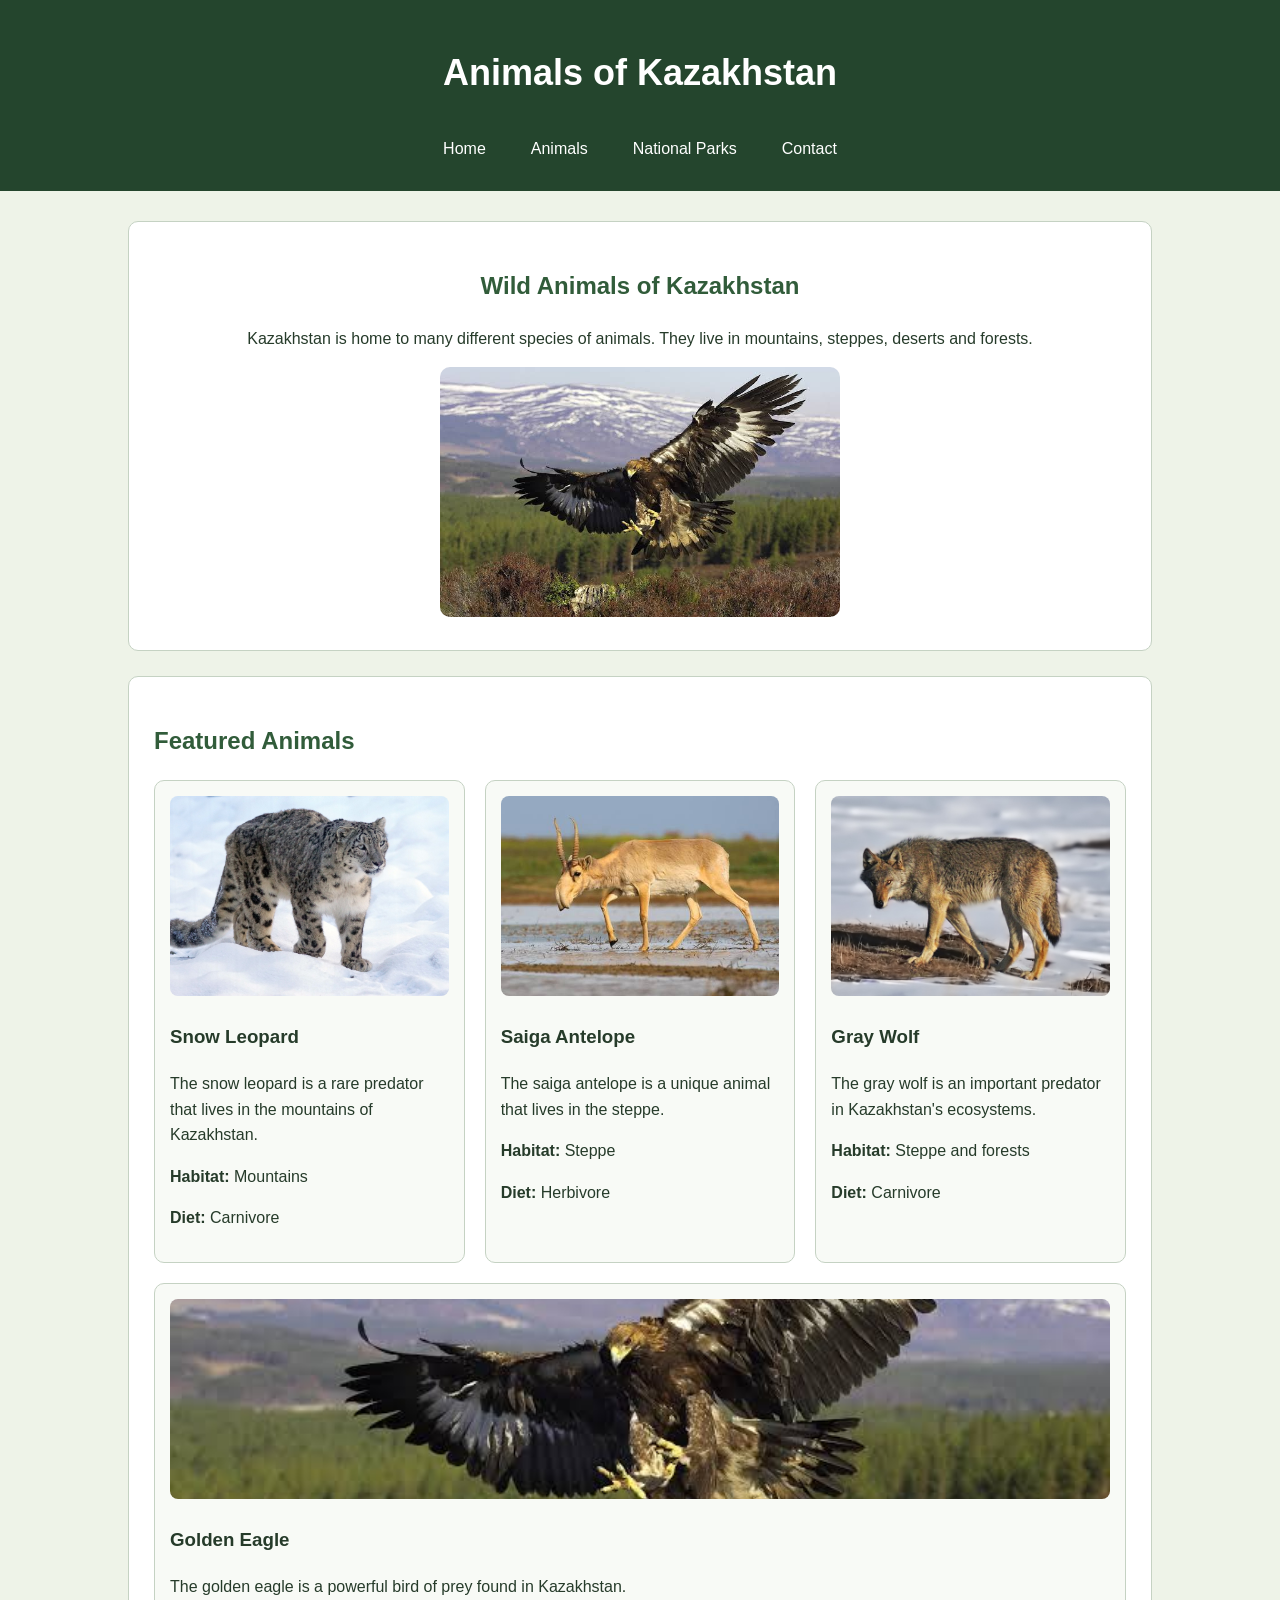
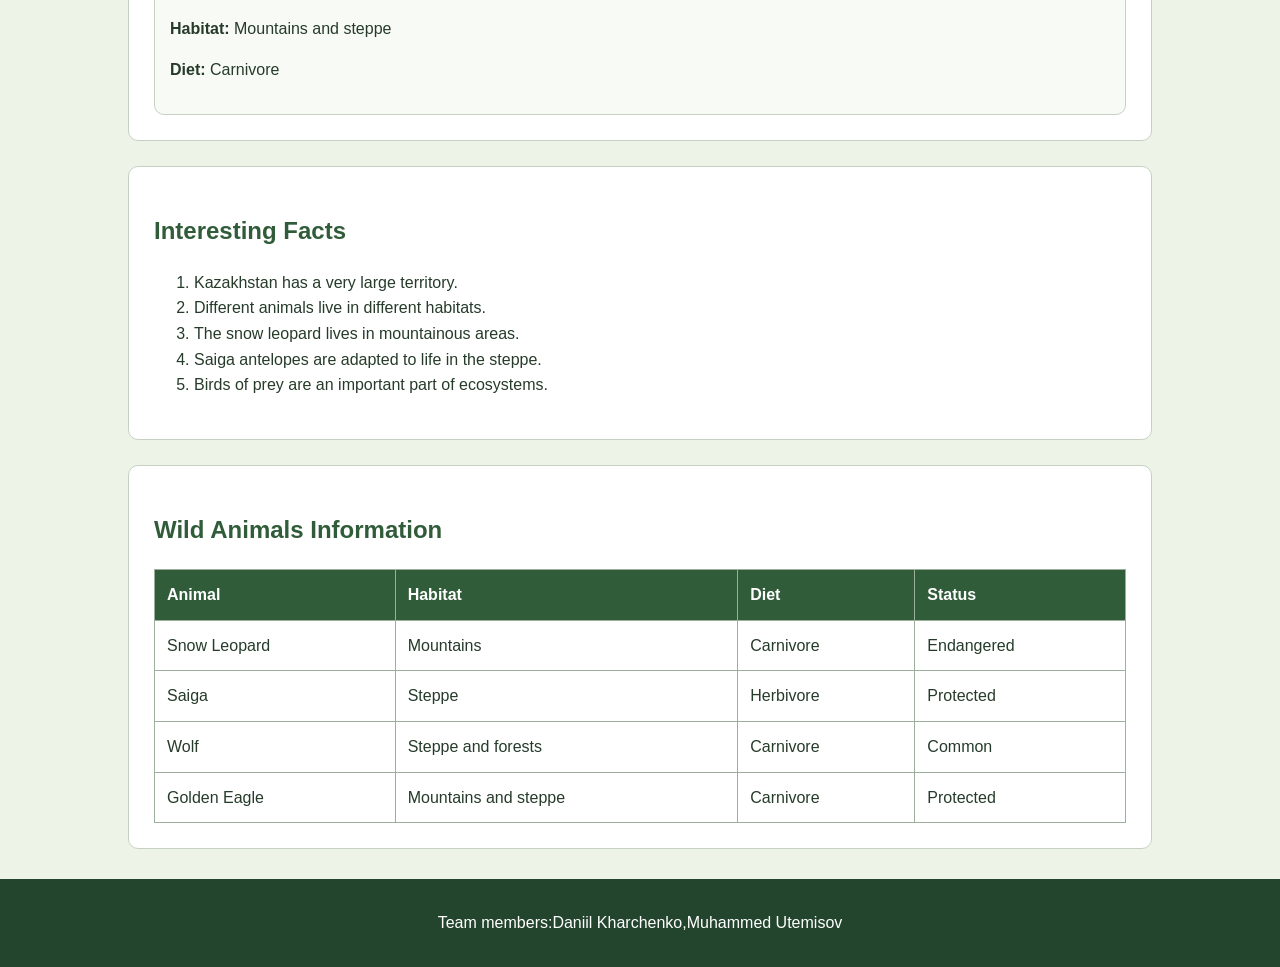
==== animals.html @ e921d653 "Initial commit" ====
<!DOCTYPE html>
<html lang="en">

<head>
    <meta charset="UTF-8">
    <meta name="viewport" content="width=device-width, initial-scale=1.0">

    <title>Animals - Wildlife of Kazakhstan</title>

    <link rel="stylesheet" href="css/style.css">
</head>

<body>

<header>
    <h1>Animals of Kazakhstan</h1>

    <nav class="nav-menu">
        <a href="index.html">Home</a>
        <a href="animals.html">Animals</a>
        <a href="parks.html">National Parks</a>
        <a href="contact.html">Contact</a>
    </nav>
</header>

<main>

    <section class="page-intro">

        <h2>Wild Animals of Kazakhstan</h2>

        <p>
            Kazakhstan is home to many different species of animals.
            They live in mountains, steppes, deserts and forests.
        </p>

        <img src="images/eagle.jpg"
             alt="Golden eagle flying over the landscape">

    </section>


    <section>

        <h2>Featured Animals</h2>

        <div class="cards">

            <article class="card">

                <img src="images/snow-leopard.jpg"
                     alt="Snow leopard in the mountains">

                <h3>Snow Leopard</h3>

                <p>
                    The snow leopard is a rare predator that lives
                    in the mountains of Kazakhstan.
                </p>

                <p><strong>Habitat:</strong> Mountains</p>

                <p><strong>Diet:</strong> Carnivore</p>

            </article>


            <article class="card">

                <img src="images/saiga.jpg"
                     alt="Saiga antelope in the steppe">

                <h3>Saiga Antelope</h3>

                <p>
                    The saiga antelope is a unique animal
                    that lives in the steppe.
                </p>

                <p><strong>Habitat:</strong> Steppe</p>

                <p><strong>Diet:</strong> Herbivore</p>

            </article>


            <article class="card">

                <img src="images/wolf.jpg"
                     alt="Gray wolf in nature">

                <h3>Gray Wolf</h3>

                <p>
                    The gray wolf is an important predator
                    in Kazakhstan's ecosystems.
                </p>

                <p><strong>Habitat:</strong> Steppe and forests</p>

                <p><strong>Diet:</strong> Carnivore</p>

            </article>


            <article class="card">

                <img src="images/eagle.jpg"
                     alt="Golden eagle flying">

                <h3>Golden Eagle</h3>

                <p>
                    The golden eagle is a powerful bird of prey
                    found in Kazakhstan.
                </p>

                <p><strong>Habitat:</strong> Mountains and steppe</p>

                <p><strong>Diet:</strong> Carnivore</p>

            </article>

        </div>

    </section>


    <section class="facts">

        <h2>Interesting Facts</h2>

        <ol>
            <li>Kazakhstan has a very large territory.</li>
            <li>Different animals live in different habitats.</li>
            <li>The snow leopard lives in mountainous areas.</li>
            <li>Saiga antelopes are adapted to life in the steppe.</li>
            <li>Birds of prey are an important part of ecosystems.</li>
        </ol>

    </section>


    <section>

        <h2>Wild Animals Information</h2>

        <table>

            <tr>
                <th>Animal</th>
                <th>Habitat</th>
                <th>Diet</th>
                <th>Status</th>
            </tr>

            <tr>
                <td>Snow Leopard</td>
                <td>Mountains</td>
                <td>Carnivore</td>
                <td>Endangered</td>
            </tr>

            <tr>
                <td>Saiga</td>
                <td>Steppe</td>
                <td>Herbivore</td>
                <td>Protected</td>
            </tr>

            <tr>
                <td>Wolf</td>
                <td>Steppe and forests</td>
                <td>Carnivore</td>
                <td>Common</td>
            </tr>

            <tr>
                <td>Golden Eagle</td>
                <td>Mountains and steppe</td>
                <td>Carnivore</td>
                <td>Protected</td>
            </tr>

        </table>

    </section>

</main>

<footer>
    <p>Team members:Daniil Kharchenko,Muhammed Utemisov</p>
</footer>

</body>
</html>
---- css/style.css ----
body {
    margin: 0;
    padding: 0;
    font-family: Arial, sans-serif;
    background-color: #eef3e8;
    color: #263b2a;
    line-height: 1.6;
}

header {
    background-color: #24452d;
    padding: 20px;
    text-align: center;
}

h1 {
    color: white;
    font-size: 36px;
}

h2 {
    color: #315c3a;
}

.nav-menu {
    display: flex;
    justify-content: center;
    gap: 25px;
}

.nav-menu a {
    color: white;
    text-decoration: none;
    padding: 10px;
}

.nav-menu a:hover {
    background-color: #4f7955;
    border-radius: 5px;
}

main {
    width: 80%;
    margin: 30px auto;
}

section {
    background-color: white;
    margin-bottom: 25px;
    padding: 25px;
    border: 1px solid #c5d2c3;
    border-radius: 10px;
}

footer {
    background-color: #24452d;
    color: white;
    text-align: center;
    padding: 15px;
}
section img {
    width: 400px;
    height: 250px;
    object-fit: cover;
    border-radius: 10px;
}
table {
    width: 100%;
    border-collapse: collapse;
    margin-top: 20px;
}

table th,
table td {
    border: 1px solid #9caf9a;
    padding: 12px;
    text-align: left;
}

table th {
    background-color: #315c3a;
    color: white;
}
#contact-form {
    display: flex;
    flex-direction: column;
    gap: 10px;
}

#contact-form input,
#contact-form select,
#contact-form textarea {
    padding: 10px;
    border: 1px solid #9caf9a;
    border-radius: 5px;
    font-size: 16px;
}

#contact-form input:focus,
#contact-form select:focus,
#contact-form textarea:focus {
    outline: 2px solid #315c3a;
}

#contact-form button {
    padding: 12px;
    background-color: #315c3a;
    color: white;
    border: none;
    border-radius: 5px;
    cursor: pointer;
}

#contact-form button:hover {
    background-color: #4f7955;
}
.round-img {
    width: 400px;
    height: 400px;
    border-radius: 50%;
    object-fit: cover;
}
.page-intro {
    text-align: center;
}

.page-intro img {
    max-width: 100%;
}

.park-info {
    background-color: white;
}

.park-info h3 {
    color: #315c3a;
}

.contact-intro {
    text-align: center;
}

.contact-intro img {
    max-width: 100%;
}

.team-member {
    background-color: #f8faf6;
}

.cards {
    display: flex;
    gap: 20px;
    flex-wrap: wrap;
}

.card {
    flex: 1;
    min-width: 200px;
    padding: 15px;
    border: 1px solid #c5d2c3;
    border-radius: 10px;
    background-color: #f8faf6;
}

.card img {
    width: 100%;
    height: 200px;
    object-fit: cover;
    border-radius: 8px;
}

.button {
    display: inline-block;
    padding: 10px 20px;
    background-color: #315c3a;
    color: white;
    text-decoration: none;
    border-radius: 5px;
}

.button:hover {
    background-color: #4f7955;
}
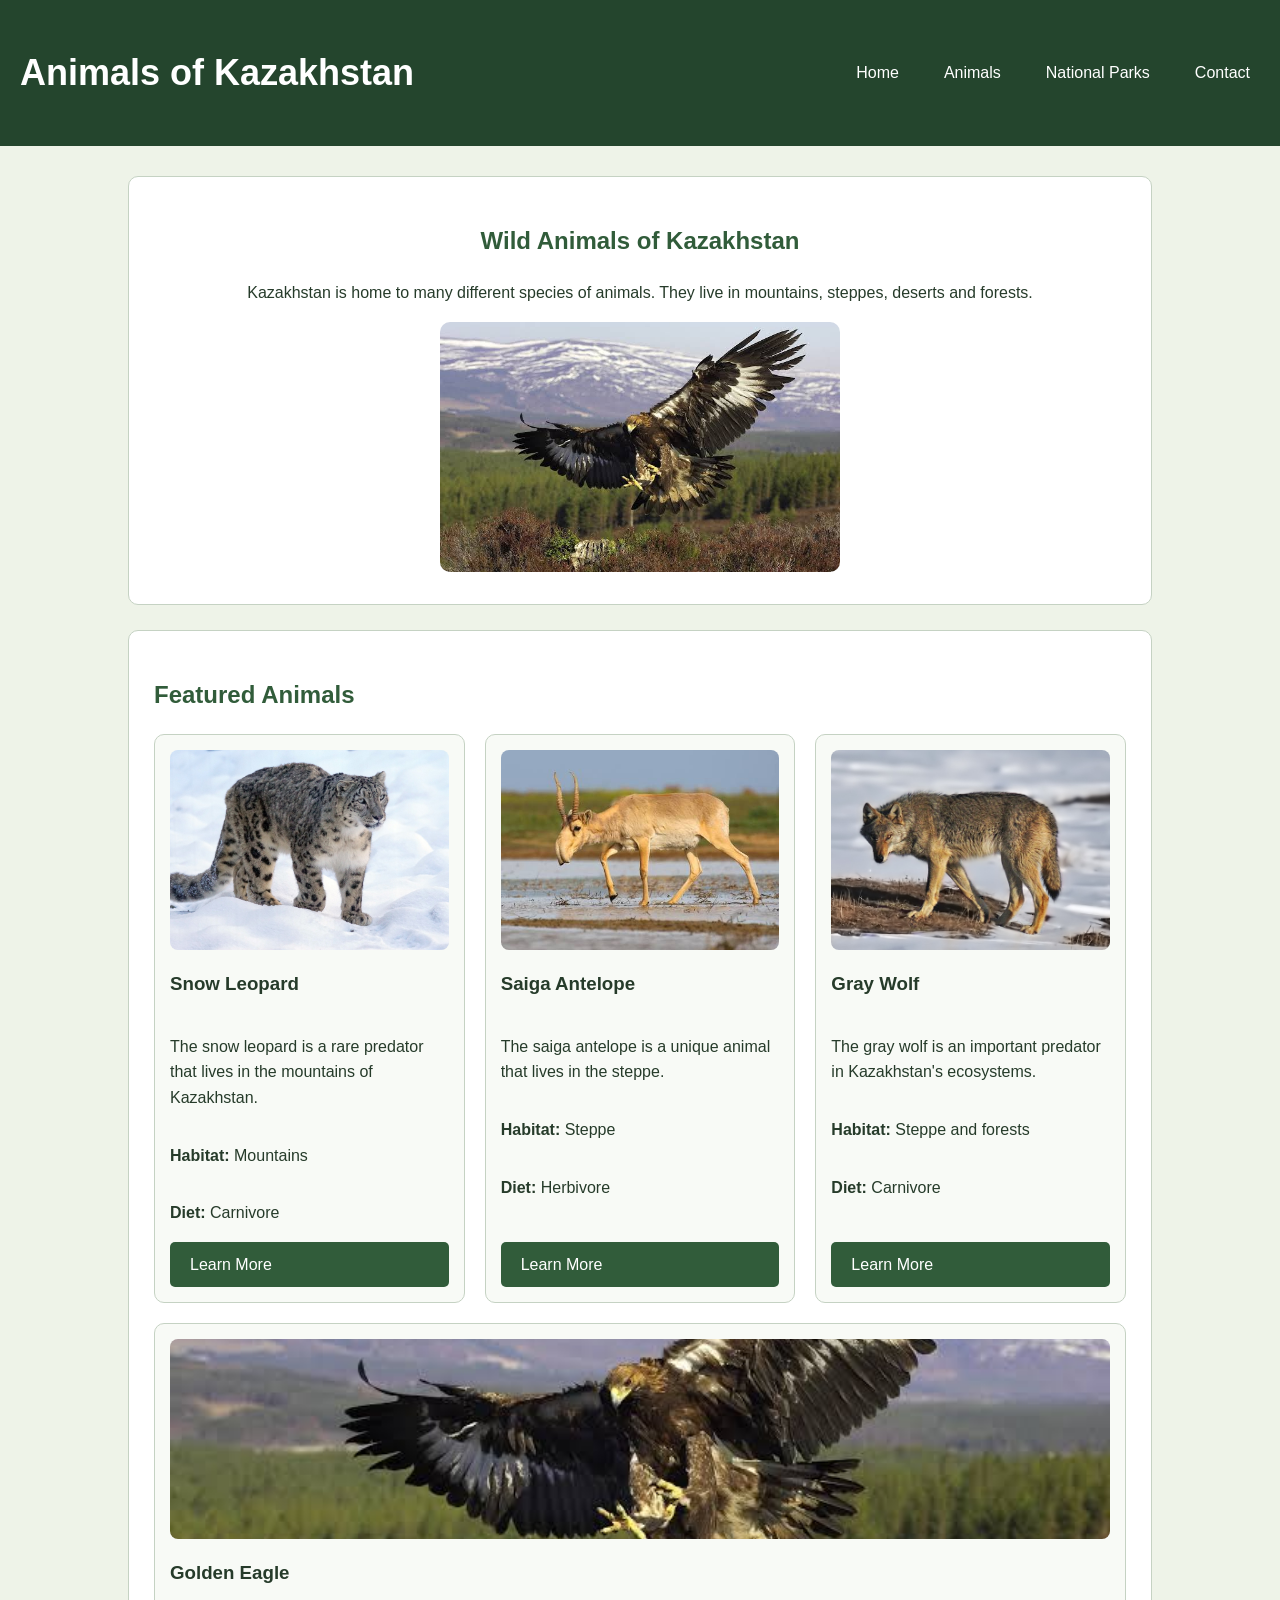
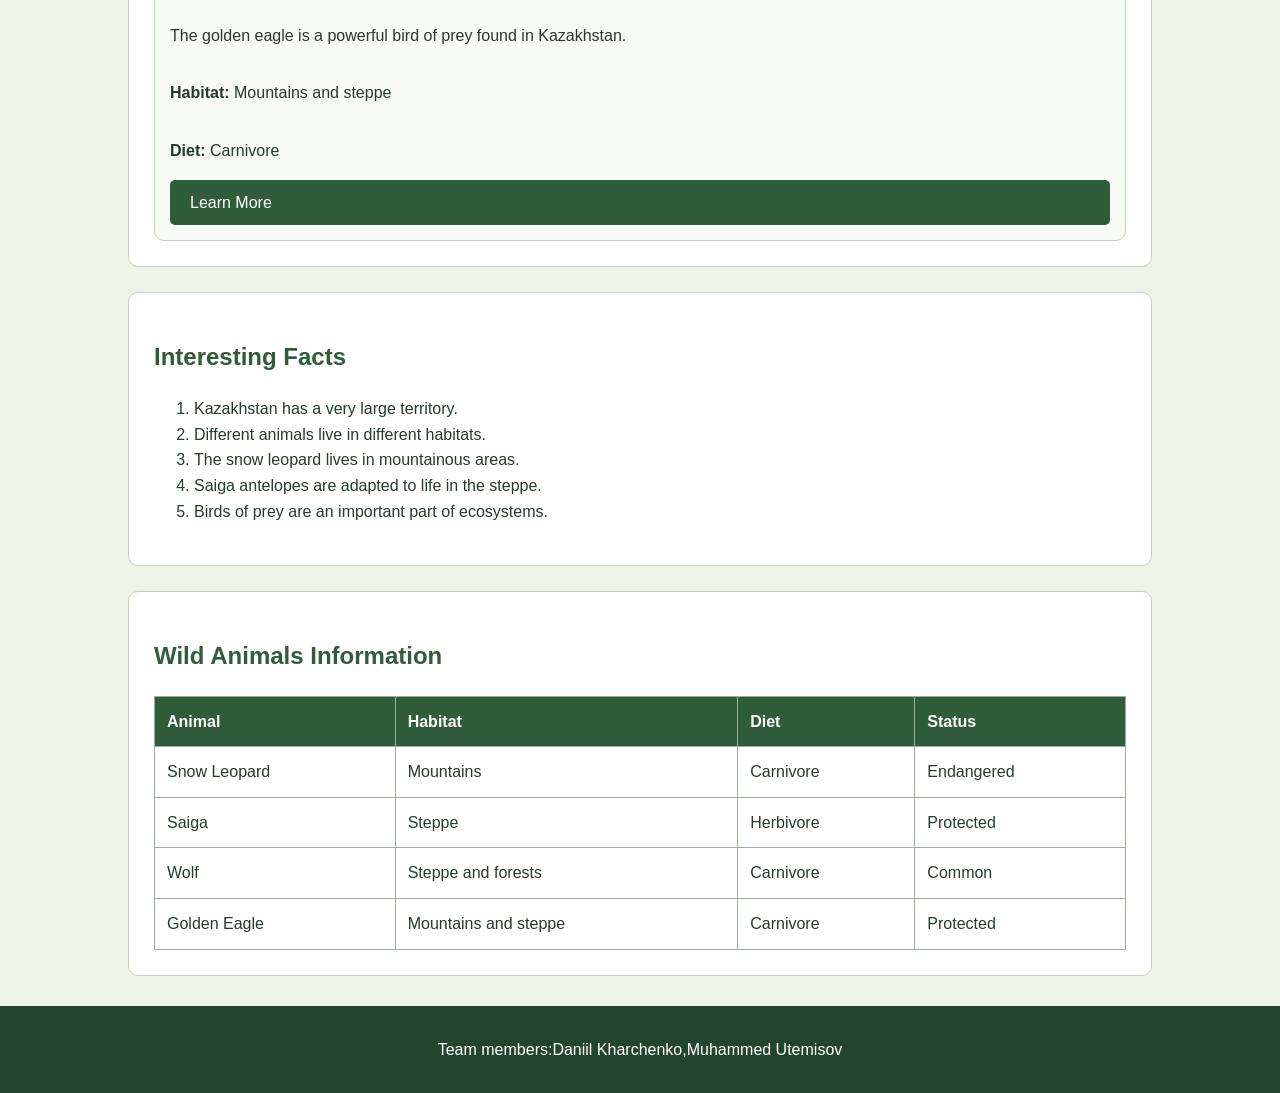
==== commit 57cc48b2: "Update website files" ====
--- a/animals.html
+++ b/animals.html
@@ -61,6 +61,7 @@
                 <p><strong>Habitat:</strong> Mountains</p>
 
                 <p><strong>Diet:</strong> Carnivore</p>
+                <a href="contact.html" class="button">Learn More</a>
 
             </article>
 
@@ -80,6 +81,7 @@
                 <p><strong>Habitat:</strong> Steppe</p>
 
                 <p><strong>Diet:</strong> Herbivore</p>
+                <a href="contact.html" class="button">Learn More</a>
 
             </article>
 
@@ -99,6 +101,7 @@
                 <p><strong>Habitat:</strong> Steppe and forests</p>
 
                 <p><strong>Diet:</strong> Carnivore</p>
+                <a href="contact.html" class="button">Learn More</a>
 
             </article>
 
@@ -118,6 +121,7 @@
                 <p><strong>Habitat:</strong> Mountains and steppe</p>
 
                 <p><strong>Diet:</strong> Carnivore</p>
+                <a href="contact.html" class="button">Learn More</a>
 
             </article>
 
@@ -191,6 +195,5 @@
 <footer>
     <p>Team members:Daniil Kharchenko,Muhammed Utemisov</p>
 </footer>
-
 </body>
 </html>
--- a/css/style.css
+++ b/css/style.css
@@ -7,10 +7,13 @@
     line-height: 1.6;
 }
 
+/* Header */
 header {
     background-color: #24452d;
     padding: 20px;
-    text-align: center;
+    display: flex;
+    justify-content: space-between;
+    align-items: center;
 }
 
 h1 {
@@ -22,9 +25,14 @@
     color: #315c3a;
 }
 
+.page-layout header h1 {
+    margin: 0;
+}
+
+/* Navigation */
 .nav-menu {
     display: flex;
-    justify-content: center;
+    justify-content: flex-end;
     gap: 25px;
 }
 
@@ -39,6 +47,7 @@
     border-radius: 5px;
 }
 
+/* Main */
 main {
     width: 80%;
     margin: 30px auto;
@@ -52,18 +61,23 @@
     border-radius: 10px;
 }
 
+/* Footer */
 footer {
     background-color: #24452d;
     color: white;
     text-align: center;
     padding: 15px;
 }
+
+/* Images */
 section img {
     width: 400px;
     height: 250px;
     object-fit: cover;
     border-radius: 10px;
 }
+
+/* Table */
 table {
     width: 100%;
     border-collapse: collapse;
@@ -81,6 +95,8 @@
     background-color: #315c3a;
     color: white;
 }
+
+/* Contact form */
 #contact-form {
     display: flex;
     flex-direction: column;
@@ -114,12 +130,16 @@
 #contact-form button:hover {
     background-color: #4f7955;
 }
+
+/* Round images */
 .round-img {
     width: 400px;
     height: 400px;
     border-radius: 50%;
     object-fit: cover;
 }
+
+/* Page intro */
 .page-intro {
     text-align: center;
 }
@@ -128,6 +148,7 @@
     max-width: 100%;
 }
 
+/* Parks */
 .park-info {
     background-color: white;
 }
@@ -136,6 +157,7 @@
     color: #315c3a;
 }
 
+/* Contact */
 .contact-intro {
     text-align: center;
 }
@@ -148,10 +170,12 @@
     background-color: #f8faf6;
 }
 
+/* Cards - Flexbox */
 .cards {
     display: flex;
     gap: 20px;
     flex-wrap: wrap;
+    align-items: stretch;
 }
 
 .card {
@@ -161,6 +185,19 @@
     border: 1px solid #c5d2c3;
     border-radius: 10px;
     background-color: #f8faf6;
+
+    display: flex;
+    flex-direction: column;
+    transition: 0.3s;
+}
+
+.card:hover {
+    transform: translateY(-5px);
+    box-shadow: 0 8px 20px rgba(0, 0, 0, 0.2);
+}
+
+.card .button {
+    margin-top: auto;
 }
 
 .card img {
@@ -170,6 +207,7 @@
     border-radius: 8px;
 }
 
+/* Buttons */
 .button {
     display: inline-block;
     padding: 10px 20px;
@@ -181,4 +219,134 @@
 
 .button:hover {
     background-color: #4f7955;
+}
+
+/* Grid Page Layout */
+.page-layout {
+    display: grid;
+    grid-template-columns: 200px 1fr;
+    grid-template-rows: auto 1fr auto;
+
+    grid-template-areas:
+        "header header"
+        "sidebar main"
+        "footer footer";
+
+    min-height: 100vh;
+}
+
+.page-layout header {
+    grid-area: header;
+}
+
+.page-layout aside {
+    grid-area: sidebar;
+}
+
+.page-layout main {
+    grid-area: main;
+    width: auto;
+    margin: 30px;
+}
+
+.page-layout footer {
+    grid-area: footer;
+}
+
+/* Sidebar */
+.page-layout aside {
+    padding: 20px;
+    background-color: #dce8d9;
+}
+
+.page-layout aside a {
+    color: #315c3a;
+    text-decoration: none;
+}
+
+.page-layout aside a:hover {
+    text-decoration: underline;
+}
+
+/* Gallery - CSS Grid */
+.gallery {
+    display: grid;
+    grid-template-columns: repeat(3, 1fr);
+    gap: 20px;
+}
+
+.gallery-item {
+    position: relative;
+    overflow: hidden;
+}
+
+.gallery-item img {
+    width: 100%;
+    height: 220px;
+    object-fit: cover;
+    display: block;
+}
+
+.gallery-item p {
+    position: absolute;
+    bottom: 0;
+    left: 0;
+    right: 0;
+
+    margin: 0;
+    padding: 10px;
+
+    background-color: rgba(0, 0, 0, 0.7);
+    color: white;
+    text-align: center;
+
+    opacity: 0;
+}
+
+.gallery-item:hover p {
+    opacity: 1;
+}
+
+/* Responsive Design */
+@media (max-width: 768px) {
+
+    .page-layout {
+        grid-template-columns: 1fr;
+        grid-template-rows: auto auto 1fr auto;
+
+        grid-template-areas:
+            "header"
+            "sidebar"
+            "main"
+            "footer";
+    }
+
+    .page-layout header {
+        flex-direction: column;
+        gap: 15px;
+        text-align: center;
+    }
+
+    .nav-menu {
+        justify-content: center;
+        flex-wrap: wrap;
+    }
+
+    .page-layout main {
+        width: auto;
+        margin: 15px;
+    }
+
+    .cards {
+        flex-direction: column;
+    }
+
+    .gallery {
+        grid-template-columns: 1fr;
+    }
+
+    section img {
+        max-width: 100%;
+        height: auto;
+    }
 }
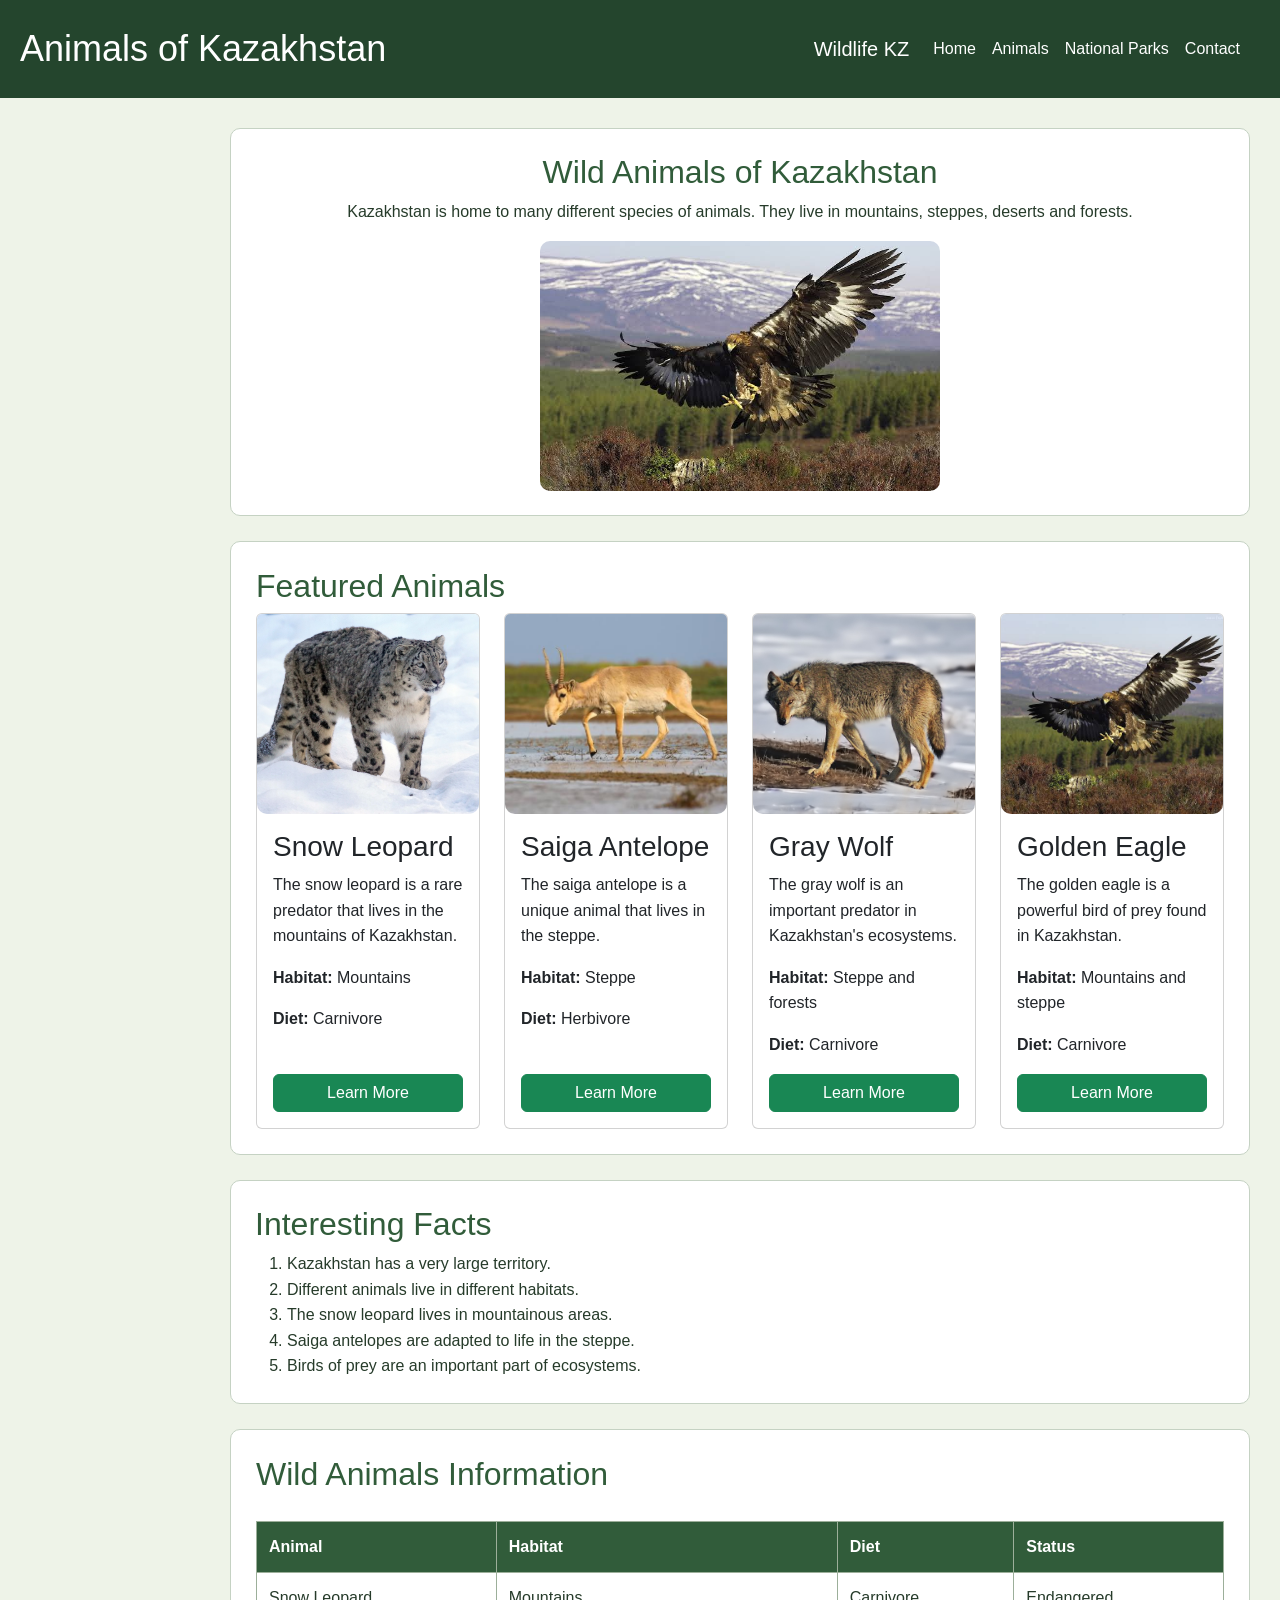
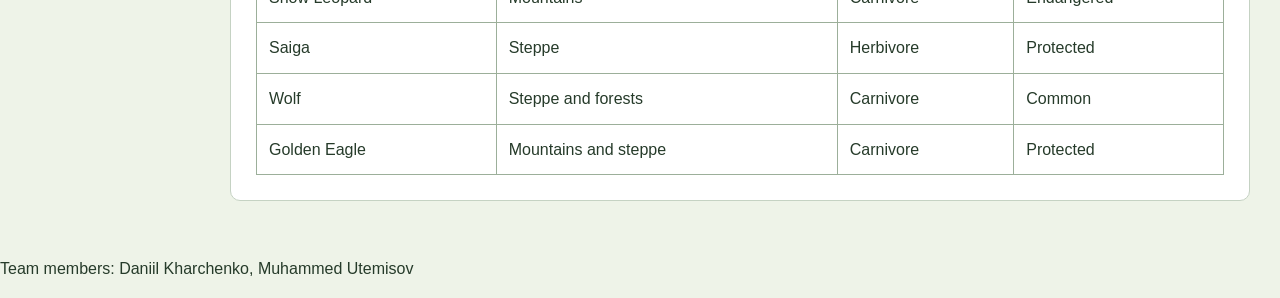
==== commit e9ce1b8d: "Update website files" ====
--- a/animals.html
+++ b/animals.html
@@ -7,193 +7,362 @@
 
     <title>Animals - Wildlife of Kazakhstan</title>
 
+    <!-- Bootstrap -->
+    <link href="https://cdn.jsdelivr.net/npm/bootstrap@5.3.3/dist/css/bootstrap.min.css"
+          rel="stylesheet">
+
     <link rel="stylesheet" href="css/style.css">
 </head>
 
 <body>
 
-<header>
-    <h1>Animals of Kazakhstan</h1>
-
-    <nav class="nav-menu">
-        <a href="index.html">Home</a>
-        <a href="animals.html">Animals</a>
-        <a href="parks.html">National Parks</a>
-        <a href="contact.html">Contact</a>
-    </nav>
-</header>
-
-<main>
-
-    <section class="page-intro">
-
-        <h2>Wild Animals of Kazakhstan</h2>
+<div class="page-layout">
+
+    <header>
+
+        <h1>Animals of Kazakhstan</h1>
+
+        <!-- Bootstrap Navbar -->
+        <nav class="navbar navbar-expand-lg navbar-dark">
+
+            <div class="container-fluid">
+
+                <a class="navbar-brand" href="index.html">
+                    Wildlife KZ
+                </a>
+
+                <button class="navbar-toggler"
+                        type="button"
+                        data-bs-toggle="collapse"
+                        data-bs-target="#mainNavbar"
+                        aria-controls="mainNavbar"
+                        aria-expanded="false"
+                        aria-label="Open navigation">
+
+                    <span class="navbar-toggler-icon"></span>
+
+                </button>
+
+                <div class="collapse navbar-collapse"
+                     id="mainNavbar">
+
+                    <div class="nav-menu navbar-nav ms-auto">
+
+                        <a class="nav-link" href="index.html">
+                            Home
+                        </a>
+
+                        <a class="nav-link active"
+                           href="animals.html"
+                           aria-current="page">
+                            Animals
+                        </a>
+
+                        <a class="nav-link" href="parks.html">
+                            National Parks
+                        </a>
+
+                        <a class="nav-link" href="contact.html">
+                            Contact
+                        </a>
+
+                    </div>
+
+                </div>
+
+            </div>
+
+        </nav>
+
+    </header>
+
+
+    <main>
+
+        <section class="page-intro p-3 p-md-4">
+
+            <h2>Wild Animals of Kazakhstan</h2>
+
+            <p>
+                Kazakhstan is home to many different species of animals.
+                They live in mountains, steppes, deserts and forests.
+            </p>
+
+            <img src="images/eagle.jpg"
+                 alt="Golden eagle flying over the landscape">
+
+        </section>
+
+
+        <section>
+
+            <h2>Featured Animals</h2>
+
+            <!-- Bootstrap Grid -->
+            <div class="row g-4">
+
+                <!-- Card 1 -->
+                <div class="col-12 col-md-6 col-lg-3">
+
+                    <article class="card h-100">
+
+                        <img src="images/snow-leopard.jpg"
+                             class="card-img-top"
+                             alt="Snow leopard in the mountains">
+
+                        <div class="card-body d-flex flex-column">
+
+                            <h3 class="card-title">
+                                Snow Leopard
+                            </h3>
+
+                            <p class="card-text">
+                                The snow leopard is a rare predator
+                                that lives in the mountains of Kazakhstan.
+                            </p>
+
+                            <p>
+                                <strong>Habitat:</strong> Mountains
+                            </p>
+
+                            <p>
+                                <strong>Diet:</strong> Carnivore
+                            </p>
+
+                            <!-- Goes to CONTACT -->
+                            <a href="contact.html"
+                               class="btn btn-success mt-auto">
+                                Learn More
+                            </a>
+
+                        </div>
+
+                    </article>
+
+                </div>
+
+
+                <!-- Card 2 -->
+                <div class="col-12 col-md-6 col-lg-3">
+
+                    <article class="card h-100">
+
+                        <img src="images/saiga.jpg"
+                             class="card-img-top"
+                             alt="Saiga antelope in the steppe">
+
+                        <div class="card-body d-flex flex-column">
+
+                            <h3 class="card-title">
+                                Saiga Antelope
+                            </h3>
+
+                            <p class="card-text">
+                                The saiga antelope is a unique animal
+                                that lives in the steppe.
+                            </p>
+
+                            <p>
+                                <strong>Habitat:</strong> Steppe
+                            </p>
+
+                            <p>
+                                <strong>Diet:</strong> Herbivore
+                            </p>
+
+                            <a href="contact.html"
+                               class="btn btn-success mt-auto">
+                                Learn More
+                            </a>
+
+                        </div>
+
+                    </article>
+
+                </div>
+
+
+                <!-- Card 3 -->
+                <div class="col-12 col-md-6 col-lg-3">
+
+                    <article class="card h-100">
+
+                        <img src="images/wolf.jpg"
+                             class="card-img-top"
+                             alt="Gray wolf in nature">
+
+                        <div class="card-body d-flex flex-column">
+
+                            <h3 class="card-title">
+                                Gray Wolf
+                            </h3>
+
+                            <p class="card-text">
+                                The gray wolf is an important predator
+                                in Kazakhstan's ecosystems.
+                            </p>
+
+                            <p>
+                                <strong>Habitat:</strong>
+                                Steppe and forests
+                            </p>
+
+                            <p>
+                                <strong>Diet:</strong> Carnivore
+                            </p>
+
+                            <a href="contact.html"
+                               class="btn btn-success mt-auto">
+                                Learn More
+                            </a>
+
+                        </div>
+
+                    </article>
+
+                </div>
+
+
+                <!-- Card 4 -->
+                <div class="col-12 col-md-6 col-lg-3">
+
+                    <article class="card h-100">
+
+                        <img src="images/eagle.jpg"
+                             class="card-img-top"
+                             alt="Golden eagle flying">
+
+                        <div class="card-body d-flex flex-column">
+
+                            <h3 class="card-title">
+                                Golden Eagle
+                            </h3>
+
+                            <p class="card-text">
+                                The golden eagle is a powerful bird
+                                of prey found in Kazakhstan.
+                            </p>
+
+                            <p>
+                                <strong>Habitat:</strong>
+                                Mountains and steppe
+                            </p>
+
+                            <p>
+                                <strong>Diet:</strong> Carnivore
+                            </p>
+
+                            <a href="contact.html"
+                               class="btn btn-success mt-auto">
+                                Learn More
+                            </a>
+
+                        </div>
+
+                    </article>
+
+                </div>
+
+            </div>
+
+        </section>
+
+
+        <section class="p-3 p-md-4">
+
+            <h2>Interesting Facts</h2>
+
+            <ol class="mb-0">
+
+                <li>Kazakhstan has a very large territory.</li>
+
+                <li>Different animals live in different habitats.</li>
+
+                <li>The snow leopard lives in mountainous areas.</li>
+
+                <li>Saiga antelopes are adapted to life in the steppe.</li>
+
+                <li>Birds of prey are an important part of ecosystems.</li>
+
+            </ol>
+
+        </section>
+
+
+        <section>
+
+            <h2>Wild Animals Information</h2>
+
+            <div class="table-responsive">
+
+                <table>
+
+                    <thead>
+
+                    <tr>
+                        <th>Animal</th>
+                        <th>Habitat</th>
+                        <th>Diet</th>
+                        <th>Status</th>
+                    </tr>
+
+                    </thead>
+
+                    <tbody>
+
+                    <tr>
+                        <td>Snow Leopard</td>
+                        <td>Mountains</td>
+                        <td>Carnivore</td>
+                        <td>Endangered</td>
+                    </tr>
+
+                    <tr>
+                        <td>Saiga</td>
+                        <td>Steppe</td>
+                        <td>Herbivore</td>
+                        <td>Protected</td>
+                    </tr>
+
+                    <tr>
+                        <td>Wolf</td>
+                        <td>Steppe and forests</td>
+                        <td>Carnivore</td>
+                        <td>Common</td>
+                    </tr>
+
+                    <tr>
+                        <td>Golden Eagle</td>
+                        <td>Mountains and steppe</td>
+                        <td>Carnivore</td>
+                        <td>Protected</td>
+                    </tr>
+
+                    </tbody>
+
+                </table>
+
+            </div>
+
+        </section>
+
+    </main>
+
+
+    <footer>
 
         <p>
-            Kazakhstan is home to many different species of animals.
-            They live in mountains, steppes, deserts and forests.
+            Team members: Daniil Kharchenko, Muhammed Utemisov
         </p>
 
-        <img src="images/eagle.jpg"
-             alt="Golden eagle flying over the landscape">
-
-    </section>
-
-
-    <section>
-
-        <h2>Featured Animals</h2>
-
-        <div class="cards">
-
-            <article class="card">
-
-                <img src="images/snow-leopard.jpg"
-                     alt="Snow leopard in the mountains">
-
-                <h3>Snow Leopard</h3>
-
-                <p>
-                    The snow leopard is a rare predator that lives
-                    in the mountains of Kazakhstan.
-                </p>
-
-                <p><strong>Habitat:</strong> Mountains</p>
-
-                <p><strong>Diet:</strong> Carnivore</p>
-                <a href="contact.html" class="button">Learn More</a>
-
-            </article>
-
-
-            <article class="card">
-
-                <img src="images/saiga.jpg"
-                     alt="Saiga antelope in the steppe">
-
-                <h3>Saiga Antelope</h3>
-
-                <p>
-                    The saiga antelope is a unique animal
-                    that lives in the steppe.
-                </p>
-
-                <p><strong>Habitat:</strong> Steppe</p>
-
-                <p><strong>Diet:</strong> Herbivore</p>
-                <a href="contact.html" class="button">Learn More</a>
-
-            </article>
-
-
-            <article class="card">
-
-                <img src="images/wolf.jpg"
-                     alt="Gray wolf in nature">
-
-                <h3>Gray Wolf</h3>
-
-                <p>
-                    The gray wolf is an important predator
-                    in Kazakhstan's ecosystems.
-                </p>
-
-                <p><strong>Habitat:</strong> Steppe and forests</p>
-
-                <p><strong>Diet:</strong> Carnivore</p>
-                <a href="contact.html" class="button">Learn More</a>
-
-            </article>
-
-
-            <article class="card">
-
-                <img src="images/eagle.jpg"
-                     alt="Golden eagle flying">
-
-                <h3>Golden Eagle</h3>
-
-                <p>
-                    The golden eagle is a powerful bird of prey
-                    found in Kazakhstan.
-                </p>
-
-                <p><strong>Habitat:</strong> Mountains and steppe</p>
-
-                <p><strong>Diet:</strong> Carnivore</p>
-                <a href="contact.html" class="button">Learn More</a>
-
-            </article>
-
-        </div>
-
-    </section>
-
-
-    <section class="facts">
-
-        <h2>Interesting Facts</h2>
-
-        <ol>
-            <li>Kazakhstan has a very large territory.</li>
-            <li>Different animals live in different habitats.</li>
-            <li>The snow leopard lives in mountainous areas.</li>
-            <li>Saiga antelopes are adapted to life in the steppe.</li>
-            <li>Birds of prey are an important part of ecosystems.</li>
-        </ol>
-
-    </section>
-
-
-    <section>
-
-        <h2>Wild Animals Information</h2>
-
-        <table>
-
-            <tr>
-                <th>Animal</th>
-                <th>Habitat</th>
-                <th>Diet</th>
-                <th>Status</th>
-            </tr>
-
-            <tr>
-                <td>Snow Leopard</td>
-                <td>Mountains</td>
-                <td>Carnivore</td>
-                <td>Endangered</td>
-            </tr>
-
-            <tr>
-                <td>Saiga</td>
-                <td>Steppe</td>
-                <td>Herbivore</td>
-                <td>Protected</td>
-            </tr>
-
-            <tr>
-                <td>Wolf</td>
-                <td>Steppe and forests</td>
-                <td>Carnivore</td>
-                <td>Common</td>
-            </tr>
-
-            <tr>
-                <td>Golden Eagle</td>
-                <td>Mountains and steppe</td>
-                <td>Carnivore</td>
-                <td>Protected</td>
-            </tr>
-
-        </table>
-
-    </section>
-
-</main>
-
-<footer>
-    <p>Team members:Daniil Kharchenko,Muhammed Utemisov</p>
-</footer>
+    </footer>
+
+</div>
+
+
+<!-- Bootstrap JavaScript -->
+<script src="https://cdn.jsdelivr.net/npm/bootstrap@5.3.3/dist/js/bootstrap.bundle.min.js">
+</script>
+
 </body>
 </html>
--- a/css/style.css
+++ b/css/style.css
@@ -1,231 +1,66 @@
 body {
     margin: 0;
     padding: 0;
+
     font-family: Arial, sans-serif;
+
     background-color: #eef3e8;
     color: #263b2a;
+
     line-height: 1.6;
 }
 
-/* Header */
+
+/* =========================
+   HEADER
+   ========================= */
+
 header {
     background-color: #24452d;
     padding: 20px;
+
     display: flex;
     justify-content: space-between;
     align-items: center;
 }
 
-h1 {
+header h1 {
     color: white;
     font-size: 36px;
-}
-
-h2 {
-    color: #315c3a;
-}
-
-.page-layout header h1 {
     margin: 0;
 }
 
-/* Navigation */
-.nav-menu {
-    display: flex;
-    justify-content: flex-end;
-    gap: 25px;
-}
-
-.nav-menu a {
+
+/* =========================
+   BOOTSTRAP NAVBAR
+   ========================= */
+
+header .navbar {
+    background-color: #24452d;
+}
+
+header .navbar-brand,
+header .nav-link {
     color: white;
-    text-decoration: none;
-    padding: 10px;
-}
-
-.nav-menu a:hover {
+}
+
+header .nav-link:hover {
     background-color: #4f7955;
     border-radius: 5px;
 }
 
-/* Main */
-main {
-    width: 80%;
-    margin: 30px auto;
-}
-
-section {
-    background-color: white;
-    margin-bottom: 25px;
-    padding: 25px;
-    border: 1px solid #c5d2c3;
-    border-radius: 10px;
-}
-
-/* Footer */
-footer {
-    background-color: #24452d;
-    color: white;
-    text-align: center;
-    padding: 15px;
-}
-
-/* Images */
-section img {
-    width: 400px;
-    height: 250px;
-    object-fit: cover;
-    border-radius: 10px;
-}
-
-/* Table */
-table {
-    width: 100%;
-    border-collapse: collapse;
-    margin-top: 20px;
-}
-
-table th,
-table td {
-    border: 1px solid #9caf9a;
-    padding: 12px;
-    text-align: left;
-}
-
-table th {
-    background-color: #315c3a;
-    color: white;
-}
-
-/* Contact form */
-#contact-form {
-    display: flex;
-    flex-direction: column;
-    gap: 10px;
-}
-
-#contact-form input,
-#contact-form select,
-#contact-form textarea {
-    padding: 10px;
-    border: 1px solid #9caf9a;
-    border-radius: 5px;
-    font-size: 16px;
-}
-
-#contact-form input:focus,
-#contact-form select:focus,
-#contact-form textarea:focus {
-    outline: 2px solid #315c3a;
-}
-
-#contact-form button {
-    padding: 12px;
-    background-color: #315c3a;
-    color: white;
-    border: none;
-    border-radius: 5px;
-    cursor: pointer;
-}
-
-#contact-form button:hover {
-    background-color: #4f7955;
-}
-
-/* Round images */
-.round-img {
-    width: 400px;
-    height: 400px;
-    border-radius: 50%;
-    object-fit: cover;
-}
-
-/* Page intro */
-.page-intro {
-    text-align: center;
-}
-
-.page-intro img {
-    max-width: 100%;
-}
-
-/* Parks */
-.park-info {
-    background-color: white;
-}
-
-.park-info h3 {
-    color: #315c3a;
-}
-
-/* Contact */
-.contact-intro {
-    text-align: center;
-}
-
-.contact-intro img {
-    max-width: 100%;
-}
-
-.team-member {
-    background-color: #f8faf6;
-}
-
-/* Cards - Flexbox */
-.cards {
-    display: flex;
-    gap: 20px;
-    flex-wrap: wrap;
-    align-items: stretch;
-}
-
-.card {
-    flex: 1;
-    min-width: 200px;
-    padding: 15px;
-    border: 1px solid #c5d2c3;
-    border-radius: 10px;
-    background-color: #f8faf6;
-
-    display: flex;
-    flex-direction: column;
-    transition: 0.3s;
-}
-
-.card:hover {
-    transform: translateY(-5px);
-    box-shadow: 0 8px 20px rgba(0, 0, 0, 0.2);
-}
-
-.card .button {
-    margin-top: auto;
-}
-
-.card img {
-    width: 100%;
-    height: 200px;
-    object-fit: cover;
-    border-radius: 8px;
-}
-
-/* Buttons */
-.button {
-    display: inline-block;
-    padding: 10px 20px;
-    background-color: #315c3a;
-    color: white;
-    text-decoration: none;
-    border-radius: 5px;
-}
-
-.button:hover {
-    background-color: #4f7955;
-}
-
-/* Grid Page Layout */
+
+/* =========================
+   PAGE LAYOUT
+   ========================= */
+
 .page-layout {
     display: grid;
+
     grid-template-columns: 200px 1fr;
-    grid-template-rows: auto 1fr auto;
+
+    grid-template-rows:
+        auto 1fr auto;
 
     grid-template-areas:
         "header header"
@@ -245,6 +80,7 @@
 
 .page-layout main {
     grid-area: main;
+
     width: auto;
     margin: 30px;
 }
@@ -253,7 +89,11 @@
     grid-area: footer;
 }
 
-/* Sidebar */
+
+/* =========================
+   SIDEBAR
+   ========================= */
+
 .page-layout aside {
     padding: 20px;
     background-color: #dce8d9;
@@ -268,36 +108,179 @@
     text-decoration: underline;
 }
 
-/* Gallery - CSS Grid */
+
+/* =========================
+   SECTIONS
+   ========================= */
+
+section {
+    background-color: white;
+
+    margin-bottom: 25px;
+    padding: 25px;
+
+    border: 1px solid #c5d2c3;
+    border-radius: 10px;
+}
+
+h2 {
+    color: #315c3a;
+}
+
+
+/* =========================
+   IMAGES
+   ========================= */
+
+section img {
+    width: 400px;
+    height: 250px;
+
+    object-fit: cover;
+
+    border-radius: 10px;
+}
+
+.page-intro {
+    text-align: center;
+}
+
+.page-intro img,
+.contact-intro img {
+    max-width: 100%;
+}
+
+
+/* =========================
+   CARDS
+   ========================= */
+
+.cards {
+    display: flex;
+
+    gap: 20px;
+
+    flex-wrap: wrap;
+
+    align-items: stretch;
+}
+
+.cards .card {
+    flex: 1;
+    min-width: 200px;
+
+    transition: 0.3s;
+}
+
+.cards .card:hover {
+    transform: translateY(-5px);
+
+    box-shadow:
+        0 8px 20px
+        rgba(0, 0, 0, 0.2);
+}
+
+.card img {
+    width: 100%;
+    height: 200px;
+
+    object-fit: cover;
+}
+
+
+/* =========================
+   TABLE
+   ========================= */
+
+table {
+    width: 100%;
+
+    border-collapse: collapse;
+
+    margin-top: 20px;
+}
+
+table th,
+table td {
+    border: 1px solid #9caf9a;
+
+    padding: 12px;
+
+    text-align: left;
+}
+
+table th {
+    background-color: #315c3a;
+    color: white;
+}
+
+
+/* =========================
+   PARKS
+   ========================= */
+
+.park-info {
+    background-color: white;
+}
+
+.park-info h3 {
+    color: #315c3a;
+}
+
+.round-img {
+    width: 400px;
+    height: 400px;
+
+    border-radius: 50%;
+
+    object-fit: cover;
+}
+
+
+/* =========================
+   GALLERY
+   ========================= */
+
 .gallery {
     display: grid;
-    grid-template-columns: repeat(3, 1fr);
+
+    grid-template-columns:
+        repeat(3, 1fr);
+
     gap: 20px;
 }
 
 .gallery-item {
     position: relative;
+
     overflow: hidden;
 }
 
 .gallery-item img {
     width: 100%;
     height: 220px;
+
     object-fit: cover;
+
     display: block;
 }
 
 .gallery-item p {
     position: absolute;
+
     bottom: 0;
     left: 0;
     right: 0;
 
     margin: 0;
+
     padding: 10px;
 
-    background-color: rgba(0, 0, 0, 0.7);
+    background-color:
+        rgba(0, 0, 0, 0.7);
+
     color: white;
+
     text-align: center;
 
     opacity: 0;
@@ -307,12 +290,68 @@
     opacity: 1;
 }
 
-/* Responsive Design */
+
+/* =========================
+   BOOTSTRAP CAROUSEL
+   ========================= */
+
+.carousel-image {
+    height: 450px;
+
+    object-fit: cover;
+
+    border-radius: 10px;
+}
+
+
+/* =========================
+   CONTACT
+   ========================= */
+
+.contact-intro {
+    text-align: center;
+}
+
+.team-member {
+    background-color: #f8faf6;
+}
+
+
+/* =========================
+   MEDIA QUERIES
+   TASK 1 + TASK 2
+   ========================= */
+
+/* Tablet */
+
+@media (min-width: 577px)
+       and (max-width: 992px) {
+
+    header h1 {
+        font-size: 30px;
+    }
+
+    body {
+        font-size: 15px;
+    }
+
+    .cards .card {
+        flex: 1 1 calc(50% - 10px);
+    }
+
+}
+
+
+/* Mobile */
+
 @media (max-width: 768px) {
 
     .page-layout {
+
         grid-template-columns: 1fr;
-        grid-template-rows: auto auto 1fr auto;
+
+        grid-template-rows:
+            auto auto 1fr auto;
 
         grid-template-areas:
             "header"
@@ -321,32 +360,66 @@
             "footer";
     }
 
-    .page-layout header {
+
+    header {
         flex-direction: column;
+
         gap: 15px;
+
         text-align: center;
     }
 
-    .nav-menu {
-        justify-content: center;
-        flex-wrap: wrap;
-    }
+
+    header h1 {
+        font-size: 24px;
+    }
+
 
     .page-layout main {
         width: auto;
+
         margin: 15px;
     }
+
 
     .cards {
         flex-direction: column;
     }
 
+
     .gallery {
         grid-template-columns: 1fr;
     }
 
+
     section img {
         max-width: 100%;
+
         height: auto;
     }
+
+
+    .round-img {
+        width: 100%;
+        height: auto;
+
+        border-radius: 10px;
+    }
+
+
+    .carousel-image {
+        height: 280px;
+    }
+
+}
+
+
+/* Desktop */
+
+@media (min-width: 993px) {
+
+    body {
+        font-size: 16px;
+    }
+
 }
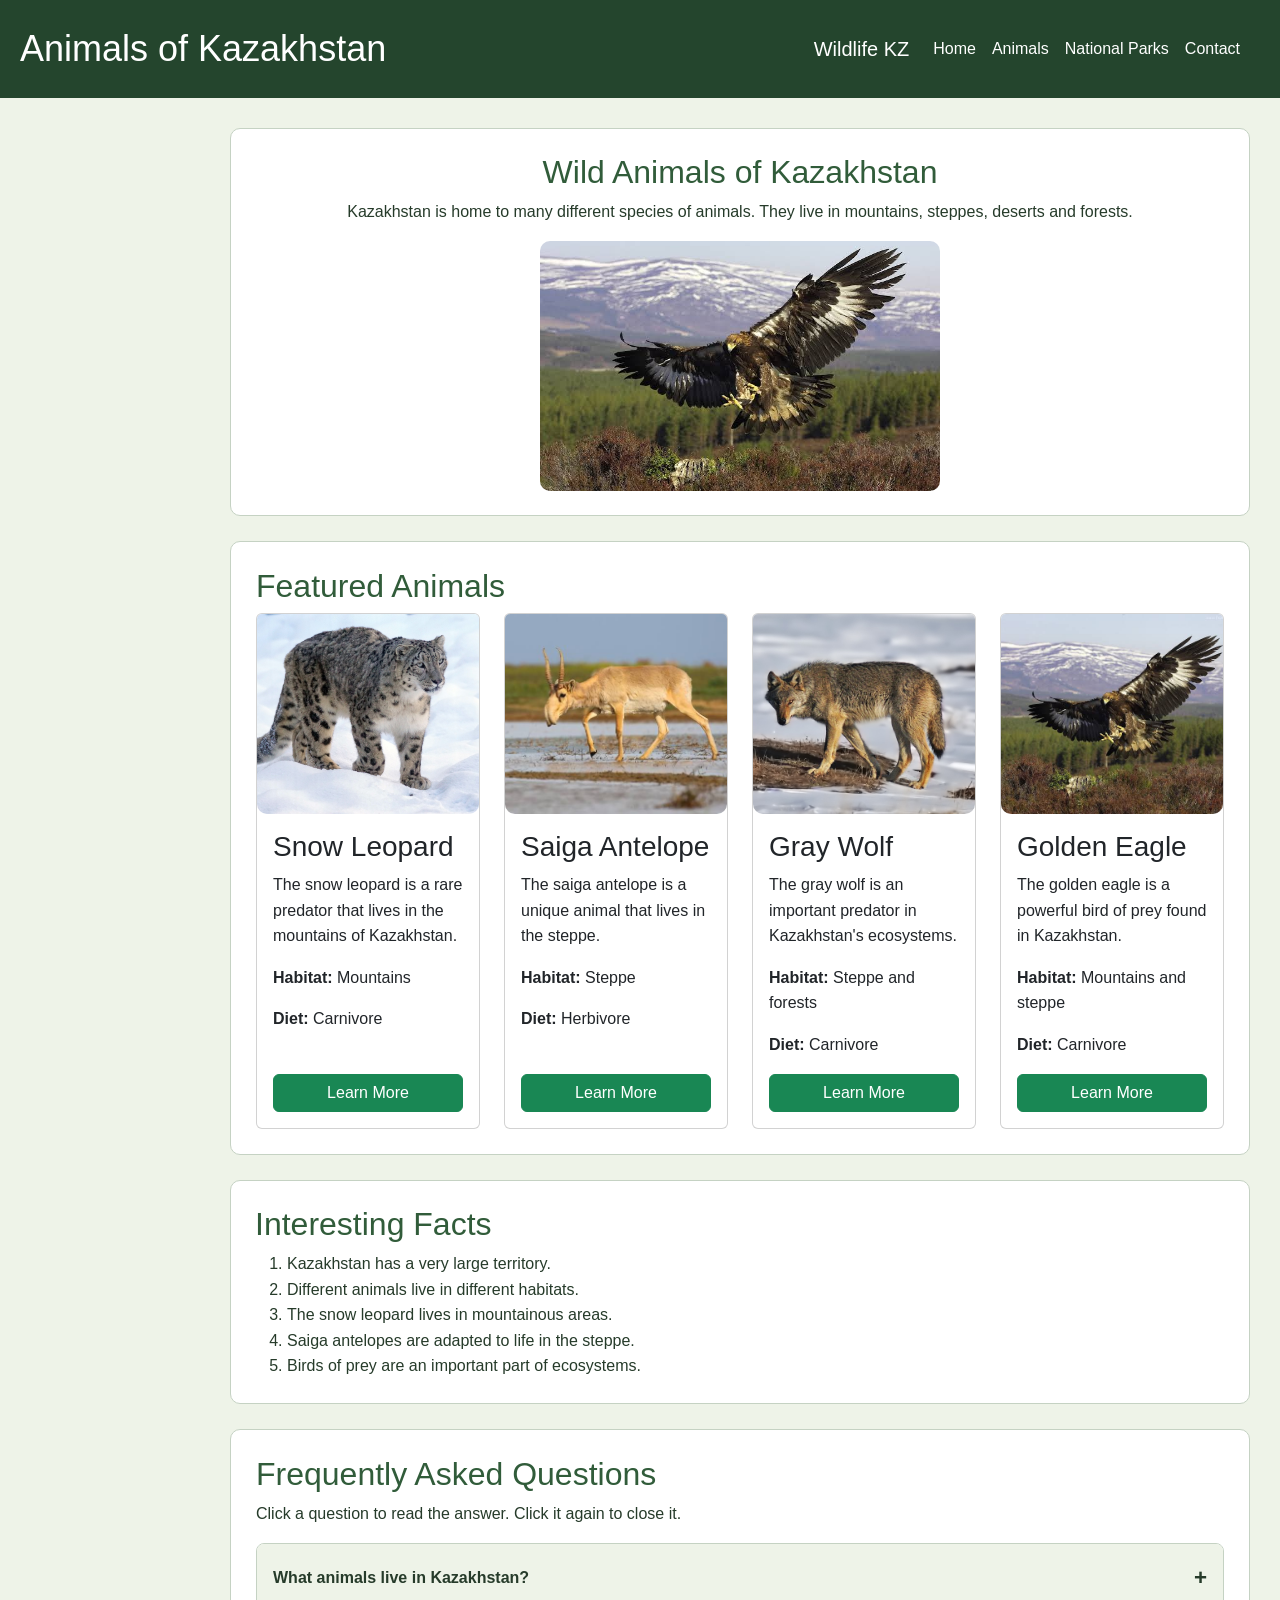
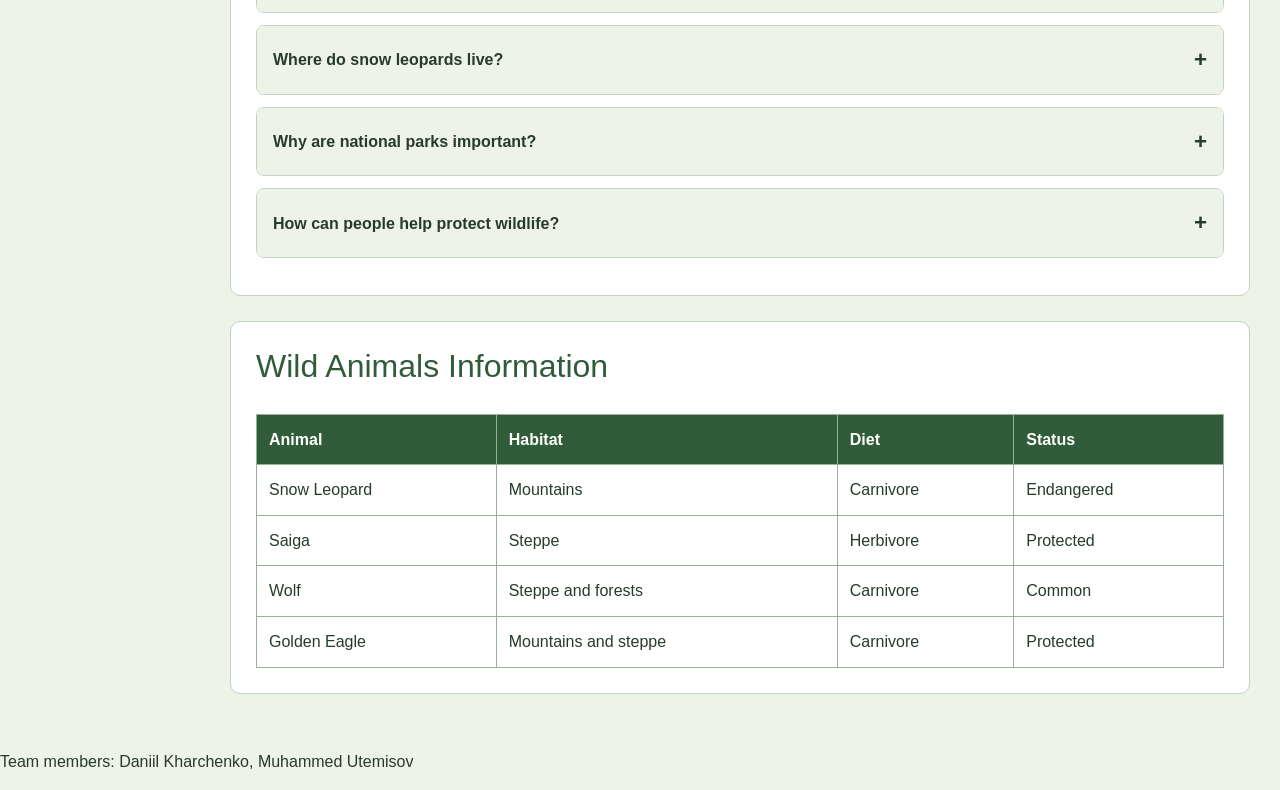
==== commit 7aaa86c8: "Complete Assignment 4 JavaScript tasks" ====
--- a/animals.html
+++ b/animals.html
@@ -289,6 +289,53 @@
         </section>
 
 
+        <!-- Task 2: FAQ Accordion -->
+        <section id="wildlife-faq">
+            <h2>Frequently Asked Questions</h2>
+            <p>Click a question to read the answer. Click it again to close it.</p>
+
+            <div class="faq-item">
+                <button class="faq-question" type="button" aria-expanded="false" aria-controls="faq-answer-1">
+                    What animals live in Kazakhstan?
+                    <span aria-hidden="true">+</span>
+                </button>
+                <div class="faq-answer" id="faq-answer-1" aria-hidden="true">
+                    <p>Kazakhstan is home to snow leopards, saiga antelopes, wolves, golden eagles and many other species.</p>
+                </div>
+            </div>
+
+            <div class="faq-item">
+                <button class="faq-question" type="button" aria-expanded="false" aria-controls="faq-answer-2">
+                    Where do snow leopards live?
+                    <span aria-hidden="true">+</span>
+                </button>
+                <div class="faq-answer" id="faq-answer-2" aria-hidden="true">
+                    <p>Snow leopards live in high mountain areas, where they can find rocky places and prey.</p>
+                </div>
+            </div>
+
+            <div class="faq-item">
+                <button class="faq-question" type="button" aria-expanded="false" aria-controls="faq-answer-3">
+                    Why are national parks important?
+                    <span aria-hidden="true">+</span>
+                </button>
+                <div class="faq-answer" id="faq-answer-3" aria-hidden="true">
+                    <p>National parks protect animals, plants and natural habitats, and help people learn about nature.</p>
+                </div>
+            </div>
+
+            <div class="faq-item">
+                <button class="faq-question" type="button" aria-expanded="false" aria-controls="faq-answer-4">
+                    How can people help protect wildlife?
+                    <span aria-hidden="true">+</span>
+                </button>
+                <div class="faq-answer" id="faq-answer-4" aria-hidden="true">
+                    <p>People can protect habitats, follow park rules, avoid littering and support wildlife conservation.</p>
+                </div>
+            </div>
+        </section>
+
+
         <section>
 
             <h2>Wild Animals Information</h2>
@@ -363,6 +410,7 @@
 <!-- Bootstrap JavaScript -->
 <script src="https://cdn.jsdelivr.net/npm/bootstrap@5.3.3/dist/js/bootstrap.bundle.min.js">
 </script>
+<script src="js/script.js"></script>
 
 </body>
 </html>
--- a/css/style.css
+++ b/css/style.css
@@ -422,4 +422,189 @@
         font-size: 16px;
     }
 
+}
+
+/* =========================
+   ASSIGNMENT 4 - JAVASCRIPT
+   TASK 1: FORM VALIDATION
+   ========================= */
+
+#signup-form {
+    max-width: 650px;
+    margin: 20px auto 0;
+}
+
+.form-field {
+    margin-bottom: 16px;
+}
+
+.form-field label {
+    display: block;
+    margin-bottom: 6px;
+    font-weight: bold;
+}
+
+.form-field input {
+    box-sizing: border-box;
+    width: 100%;
+    padding: 11px 12px;
+    border: 1px solid #9caf9a;
+    border-radius: 6px;
+    font: inherit;
+}
+
+.form-field input:focus {
+    outline: 2px solid #4f7955;
+    outline-offset: 1px;
+}
+
+.form-field input.input-error {
+    border: 2px solid #b42318;
+    background-color: #fff7f6;
+}
+
+.field-error {
+    display: block;
+    min-height: 1.2em;
+    margin-top: 4px;
+    color: #b42318;
+}
+
+.js-button {
+    padding: 11px 22px;
+    border: 0;
+    border-radius: 6px;
+    background-color: #315c3a;
+    color: white;
+    font: inherit;
+    cursor: pointer;
+}
+
+.js-button:hover {
+    background-color: #24452d;
+}
+
+.form-message {
+    margin-top: 12px;
+    font-weight: bold;
+}
+
+.success-message {
+    color: #236b36;
+}
+
+.error-message {
+    color: #b42318;
+}
+
+
+/* =========================
+   TASK 2: FAQ ACCORDION
+   ========================= */
+
+.faq-item {
+    margin: 12px 0;
+    border: 1px solid #c5d2c3;
+    border-radius: 8px;
+    overflow: hidden;
+}
+
+.faq-question {
+    display: flex;
+    justify-content: space-between;
+    align-items: center;
+    gap: 15px;
+    width: 100%;
+    padding: 16px;
+    border: 0;
+    background-color: #eef3e8;
+    color: #263b2a;
+    text-align: left;
+    font: inherit;
+    font-weight: bold;
+    cursor: pointer;
+}
+
+.faq-question:hover,
+.faq-question:focus-visible {
+    background-color: #dce8d9;
+}
+
+.faq-question span {
+    font-size: 1.4rem;
+    flex-shrink: 0;
+}
+
+.faq-answer {
+    max-height: 0;
+    overflow: hidden;
+    padding: 0 16px;
+    background-color: white;
+    transition: max-height 0.3s ease;
+}
+
+.faq-answer p {
+    margin: 16px 0;
+}
+
+@media (prefers-reduced-motion: reduce) {
+    .faq-answer {
+        transition: none;
+    }
+}
+
+/*ASSIGNMENT 4: POPUP FORM*/
+
+.popup-overlay[hidden] {
+    display: none;
+}
+
+.popup-overlay {
+    position: fixed;
+
+    top: 0;
+    left: 0;
+
+    width: 100%;
+    height: 100%;
+
+    background-color: rgba(0, 0, 0, 0.65);
+
+    display: flex;
+    justify-content: center;
+    align-items: center;
+
+    padding: 15px;
+
+    z-index: 2000;
+}
+
+.popup-box {
+    position: relative;
+
+    background-color: white;
+
+    padding: 25px;
+
+    width: 100%;
+    max-width: 480px;
+
+    max-height: 90vh;
+    overflow-y: auto;
+
+    border-radius: 10px;
+}
+
+.popup-close {
+    position: absolute;
+
+    top: 5px;
+    right: 12px;
+
+    background: none;
+    border: none;
+
+    font-size: 30px;
+
+    cursor: pointer;
 }
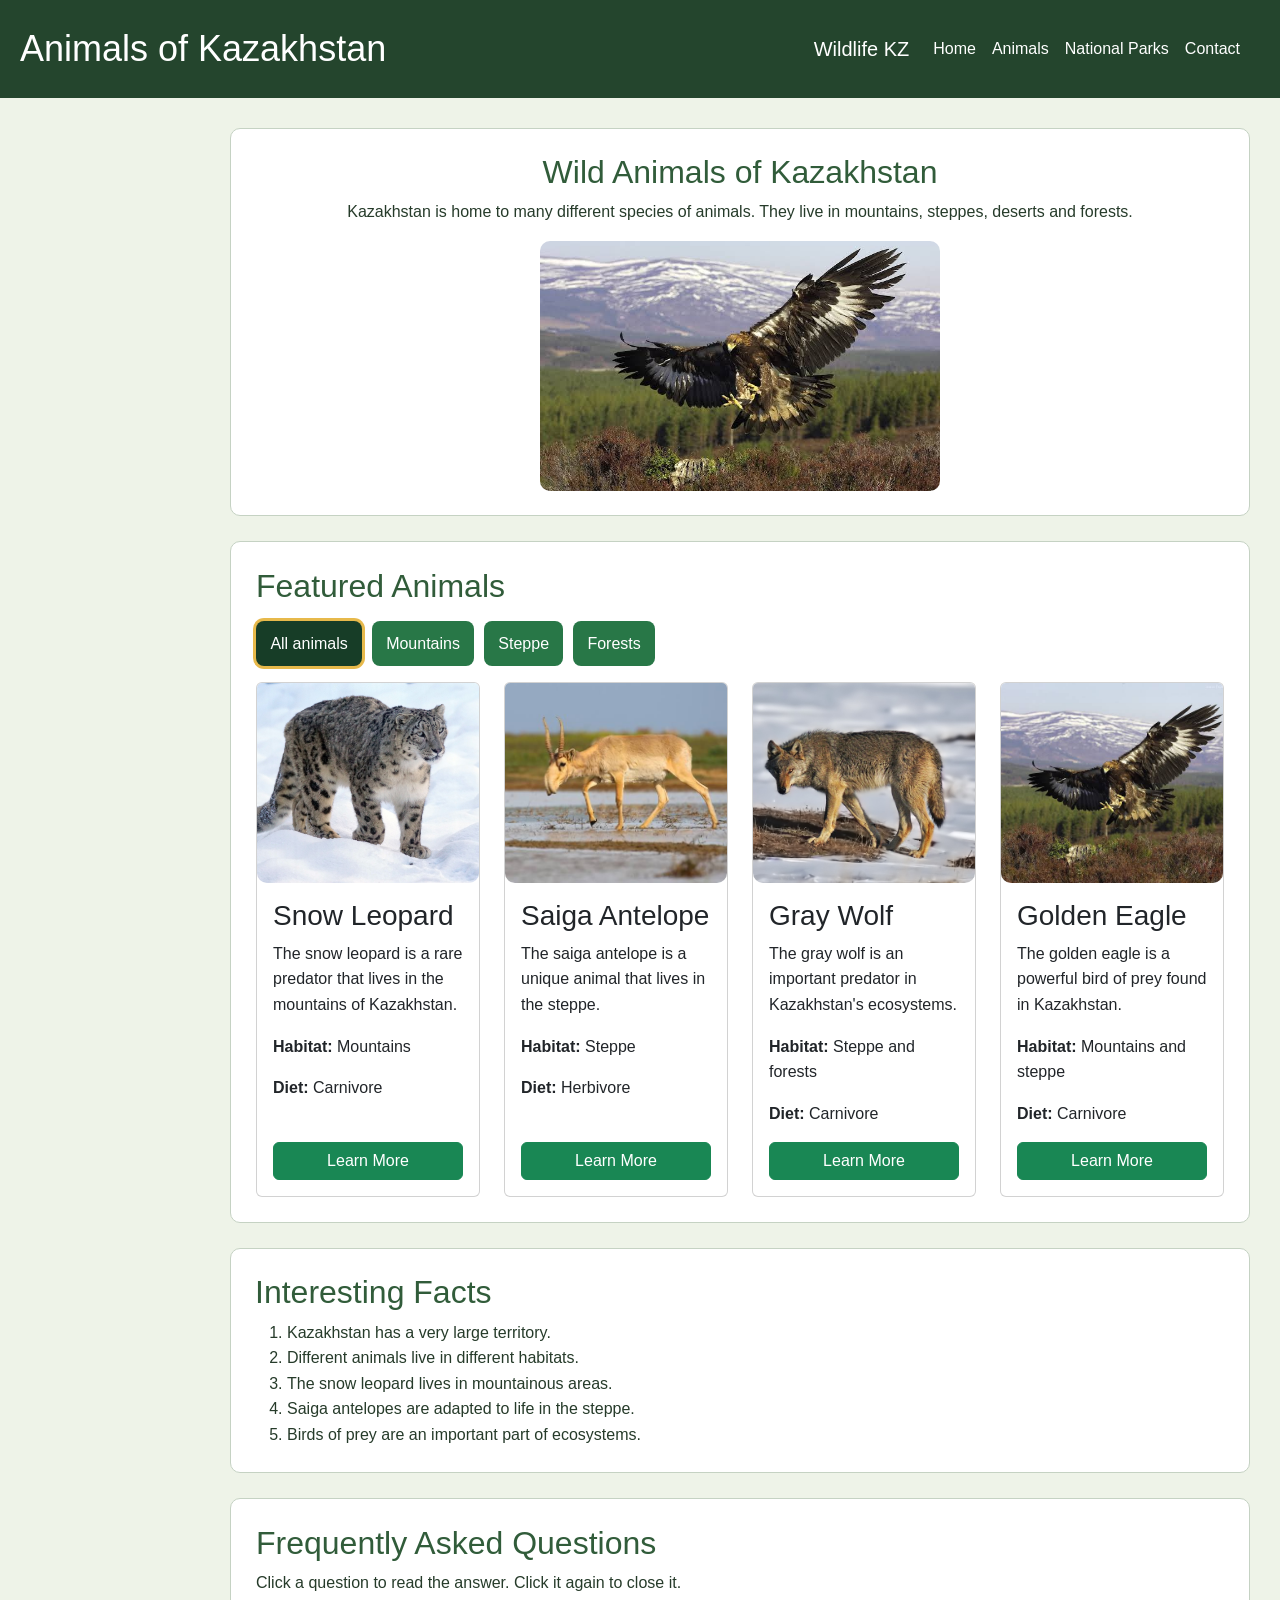
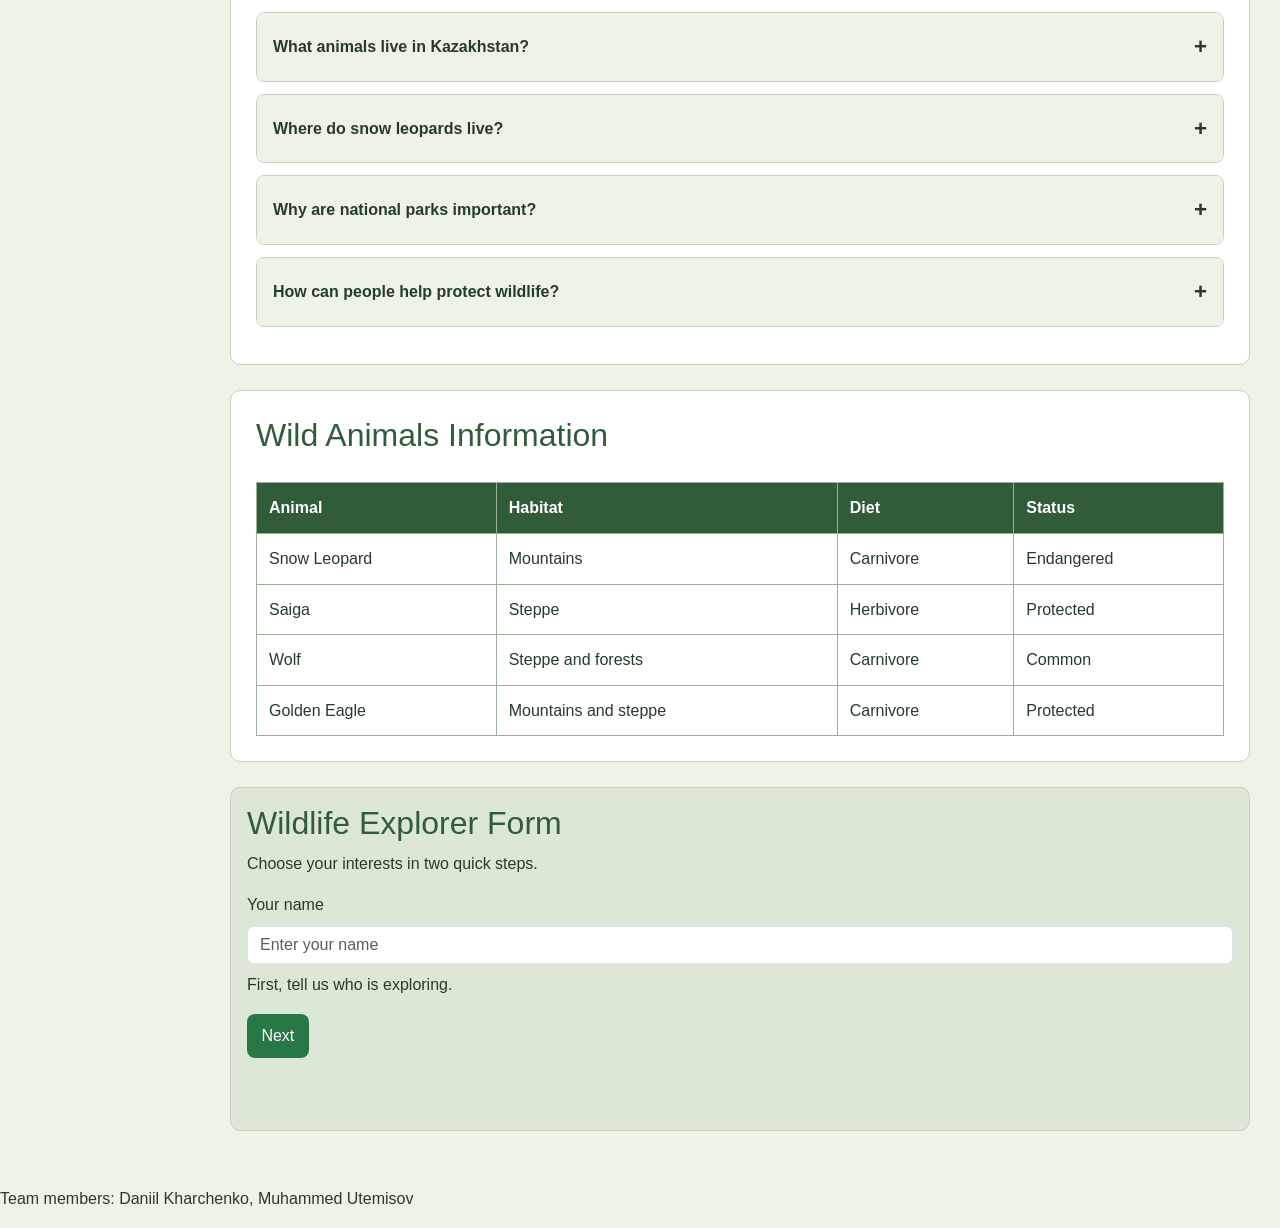
==== commit 26d730a2: "Assignment 5" ====
--- a/animals.html
+++ b/animals.html
@@ -12,6 +12,8 @@
           rel="stylesheet">
 
     <link rel="stylesheet" href="css/style.css">
+    <link rel="stylesheet" href="css/assignment5.css">
+
 </head>
 
 <body>
@@ -411,6 +413,6 @@
 <script src="https://cdn.jsdelivr.net/npm/bootstrap@5.3.3/dist/js/bootstrap.bundle.min.js">
 </script>
 <script src="js/script.js"></script>
-
+<script src="js/assignment5-animals.js"></script>
 </body>
 </html>
--- a/css/assignment5.css
+++ b/css/assignment5.css
@@ -0,0 +1,23 @@
+/* Styles for Assignment 5 features from index.html */
+body.theme-night { background:#17231d !important; color:#edf4e9 !important; transition:background .35s,color .35s; }
+      body.theme-night .page-layout, body.theme-night main section, body.theme-night aside { background:#223229 !important; color:#edf4e9 !important; }
+      body.theme-night .card, body.theme-night .bg-light { background:#304438 !important; color:#edf4e9 !important; }
+      .assignment-tools { display:flex; flex-wrap:wrap; gap:.65rem; margin:1rem 0; }
+      .assignment-tools button, .wildlife-extra button { border:0; border-radius:8px; padding:.65rem 1rem; background:#287747; color:white; cursor:pointer; }
+      .assignment-tools button:focus, .wildlife-extra button:focus, .nav-menu a:focus { outline:3px solid #e7b94b; outline-offset:3px; }
+      .js-reveal { padding:1rem; margin-top:.75rem; border-left:4px solid #287747; background:rgba(110,150,95,.12); border-radius:6px; }
+      .wildlife-pop { animation:wildlifePop .45s ease; }
+      @keyframes wildlifePop { from{opacity:.35;transform:translateY(12px)} to{opacity:1;transform:translateY(0)} }
+      #home-clock { font-weight:600; }
+
+/* Styles for Assignment 5 features from animals.html */
+.animal-tools { display:flex;flex-wrap:wrap;gap:.6rem;margin:1rem 0; }
+      .animal-tools button,.animal-quiz button { border:0;border-radius:8px;padding:.6rem .9rem;background:#287747;color:white;cursor:pointer; }
+      .animal-tools button[aria-pressed="true"] { background:#173d27;box-shadow:0 0 0 3px #e7b94b; }
+      .animal-tools button:focus,.animal-quiz button:focus { outline:3px solid #e7b94b;outline-offset:3px; }
+      .animal-card-filtered { animation:animalAppear .35s ease; }
+      @keyframes animalAppear { from{opacity:.3;transform:scale(.97)} to{opacity:1;transform:scale(1)} }
+      .animal-quiz { margin-top:1.5rem;padding:1rem;border-radius:10px;background:rgba(110,150,95,.13); }
+      .animal-quiz [hidden] { display:none !important; }
+      .animal-quiz label { display:block;margin:.5rem 0; }
+      #animal-quiz-status { min-height:1.5rem;font-weight:600; }
